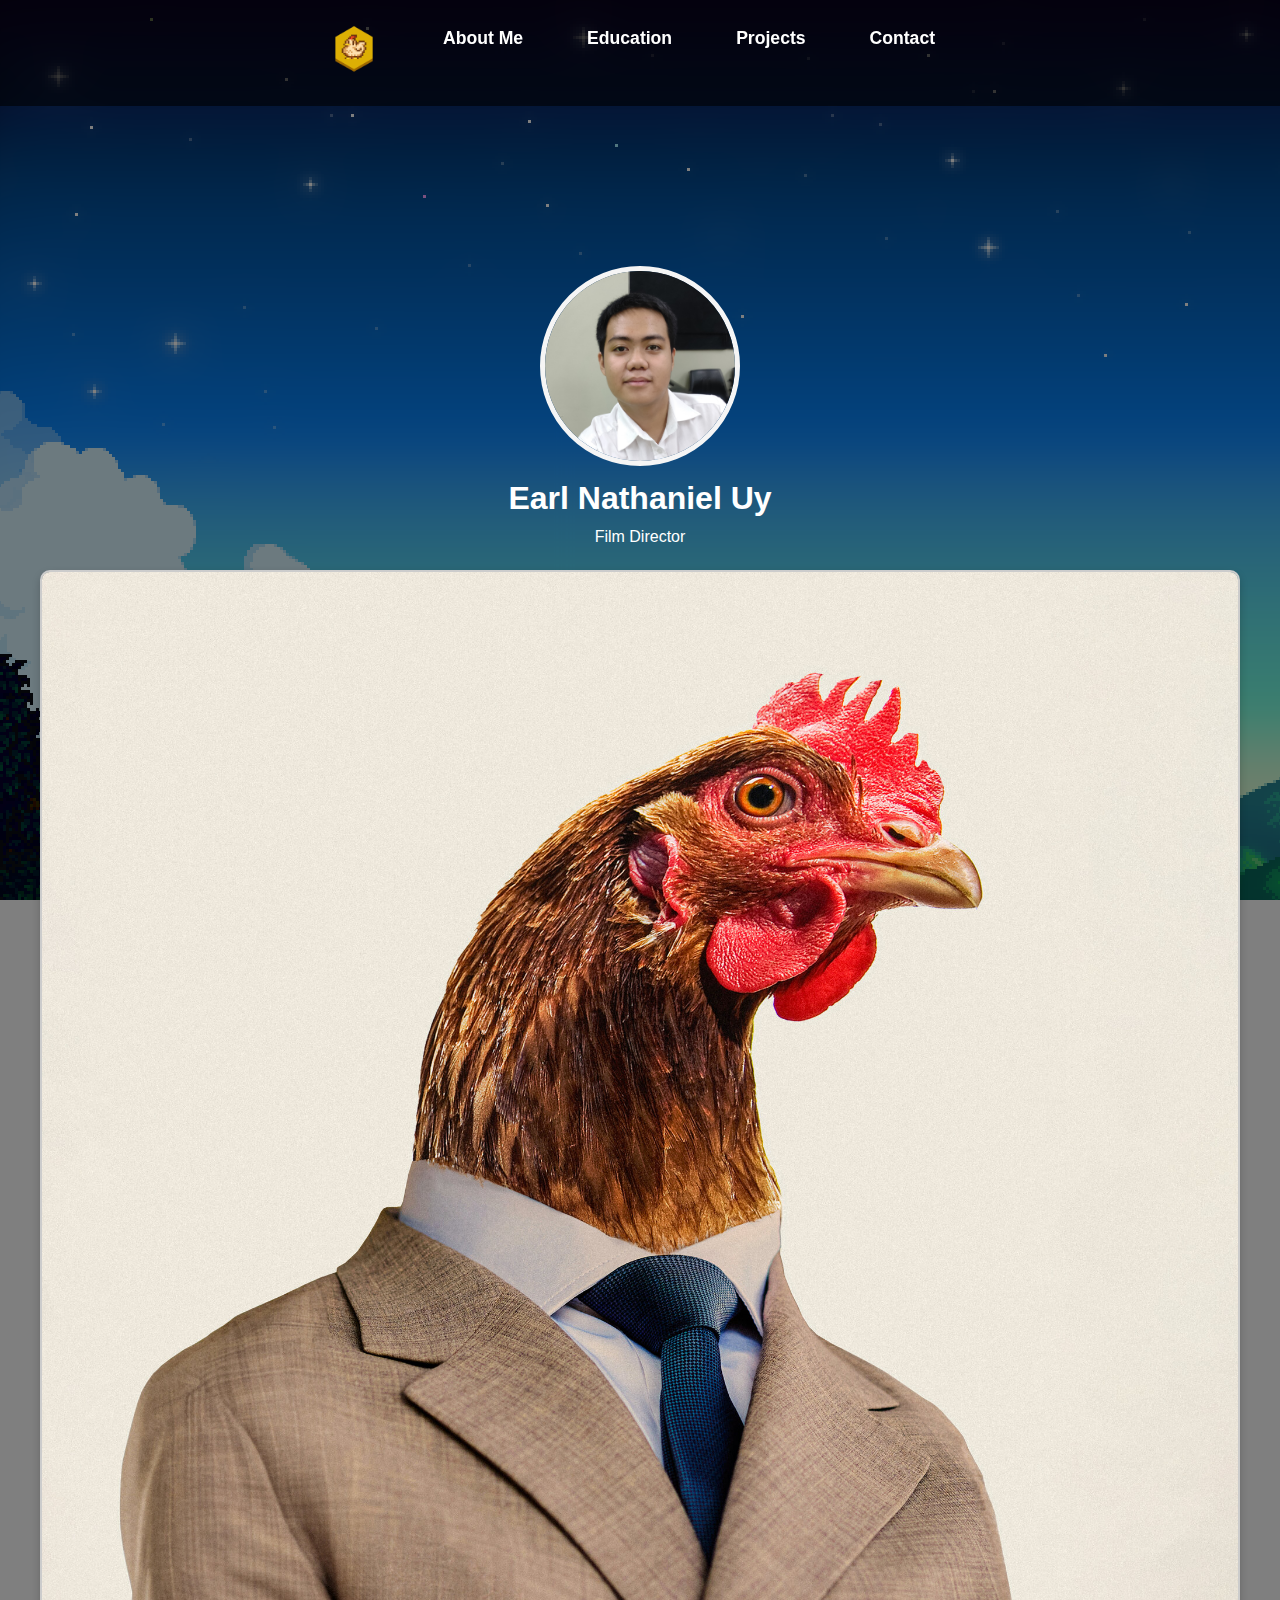
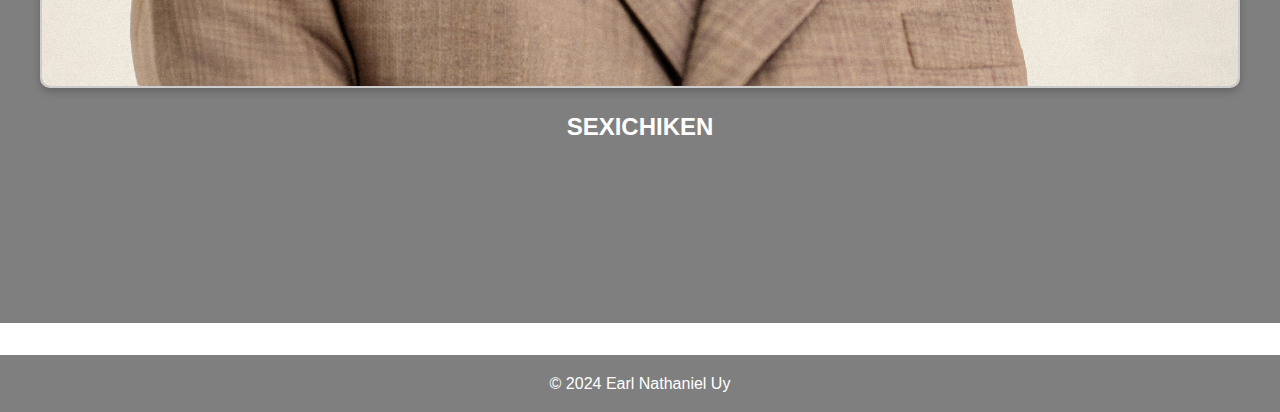
==== index.html @ 7906f0d0 "FINAL CODEEEEE" ====
<!DOCTYPE html>
<html lang="en">
<head>
    <meta charset="UTF-8">
    <meta name="viewport" content="width=device-width, initial-scale=1.0">
    <title>Earl Uy</title>

    <link rel="stylesheet" href="assets/css/style.css">
</head>
<body>

    <nav> 
        <ul>

            <li>
                <img src="assets/img/LOGO.png" alt="LOGO" class="navbar-logo">
            </li>
            <li><a href="pages/page1/Aboutme.html">About Me</a></li>
            <li><a href="pages/page2/Education.html">Education</a></li>
            <li><a href="pages/page3/Projects.html">Projects</a></li>
            <li><a href="pages/page4/contacts.html">Contact</a></li>
        </ul>
    </nav>
      <header>
        <img src="assets/img/PROFILE.jpg" alt="Profile picture of Earl Nathaniel Uy">
        <h1>Earl Nathaniel Uy</h1>
        <p>Film Director</p>

        <img src="/assets/img/chickensuit.jpg" alt="Large Image" class="large-image">
        <h2 class="image-text">SEXICHIKEN</h2>
      </header>

     

    <footer>
        <p>&copy; 2024 Earl Nathaniel Uy</p>
    </footer>

    <script src="assets/js/script.js"></script>
</body>
</html>
---- assets/css/style.css ----
* {
    margin: 0;
    padding: 0;
    box-sizing: border-box;
}

nav {
    position: sticky;
    top: 0;
    background: rgba(0,0,0,0.8);
    padding: 1rem;
    z-index: 1000;
}

nav ul {
    display: flex;
    justify-content: center;
    list-style-type: none;
}

nav ul li {
    margin: 0 1rem;
}

nav ul li img.navbar-logo{
    width: 50px;
    height: auto;
    margin-right: 1rem;
}

nav ul li a {
    color: white;
    text-decoration:none;
    font-weight: bold;
    font-size: 1.1rem;
    padding: 0.5rem 1rem;
    transition: background 0.3s;
}

nav ul li a:hover {
    background: rgba(255,255,255,0.2);
    border-radius: 5px;
}

html {
    scroll-behavior: smooth;
}

body {
    font-family:Verdana, Geneva, Tahoma, sans-serif;
    line-height: 1.6;
    background-image: url('../img/BACKGROUND.png');
    background-size: none;
    background-position: none;
    background-attachment: fixed;
    color: whitesmoke;
}

header {
    text-align: center;
    padding: 10rem 1rem;
    background: rgba(0,0,0,0.5);
    color: white;
}

header img {
    width: 200px;
    height: 200px;
    border-radius: 50%;
    border: 5px solid whitesmoke;
}

header img.large-image {
    width: 100%; /* Make the image take full width of its container */
    max-width: 1200px; /* Set a maximum width for the large image */
    height: auto; /* Maintain aspect ratio */
    margin: 20px auto; /* Center the image horizontally and add space above and below */
    display: block; /* Ensure the image is treated as a block element for proper centering */
    border: 2px solid #ccc; /* Optional border */
    border-radius: 10px; /* Optional rounded corners */
    box-shadow: 0 4px 8px rgba(0, 0, 0, 0.2); /* Optional shadow */
  }
  
section {
    padding: 2rem 1rem;
    max-width: 1000px;
    margin: 0 auto;
    background: rgba(0,0,0,0.7);
    border-radius: 10px;
    margin-bottom: 1rem;
}

h2 {
    margin-bottom: 1rem;
    color: #fff;
    text-align: center;
}

ul {
    list-style-type: none;
    padding: 0;
}

li {
    padding: 0.5rem 0;
}


.carousel {
    position: relative;
    max-width: 1000px;
    margin: 0 auto;
    overflow: hidden;
}

.carousel-inner {
    display: flex;
    transition: transform 0.5s ease-in-out;
}

.carousel-item {
    min-width: 100%;
    text-align: center;
}

.carousel-item img {
    width: 100%;
    max-width: 600px;
    border-radius: 8px;
}

button.prev,button.next {
    position: absolute;
    top: 50%;
    transform: translateY(-50);
    background-color: rgba(0,0,0,0.5);
    color: white;
    border: none;
    padding: 1rem;
    cursor: pointer
}

button.prev {
    left: 0;
}

button.next {
    right: 0;
}
footer {
    background-color: rgba(0,0,0,0.5);
    color: white;
    text-align: center;
    padding: 1rem;
    margin-top: 2rem;
}

.carousel-item {
    display: none;
}

.carousel-item.active {
    display: block;
}

.carousel-item img {
    width: 100%;
    height: auto;
}

.carousel-control-prev, .carousel-control-next {
    background-color: rgba(255,255,255,0.8);
    border-radius: 50%;
    width: 40px;
    height: 40px;
    display: flex;
    align-items: center;
    justify-content: center;
}

.carousel-control-prev-icon,.carousel-control-next-icon {
    background-color: black;
    border: 2px solid #000;
    border-radius: 50%;
}

.carousel-control-prev:hover,.carousel-control-next:hover {
    background-color: rgba(255,255,255, 1);
}

h3 {
color: burlywood; 
font-size: 1.5rem;
text-shadow: 1px 1px 2px rgba(255, 255, 255, 1); 
text-align: center;
margin: 1rem 0;
}
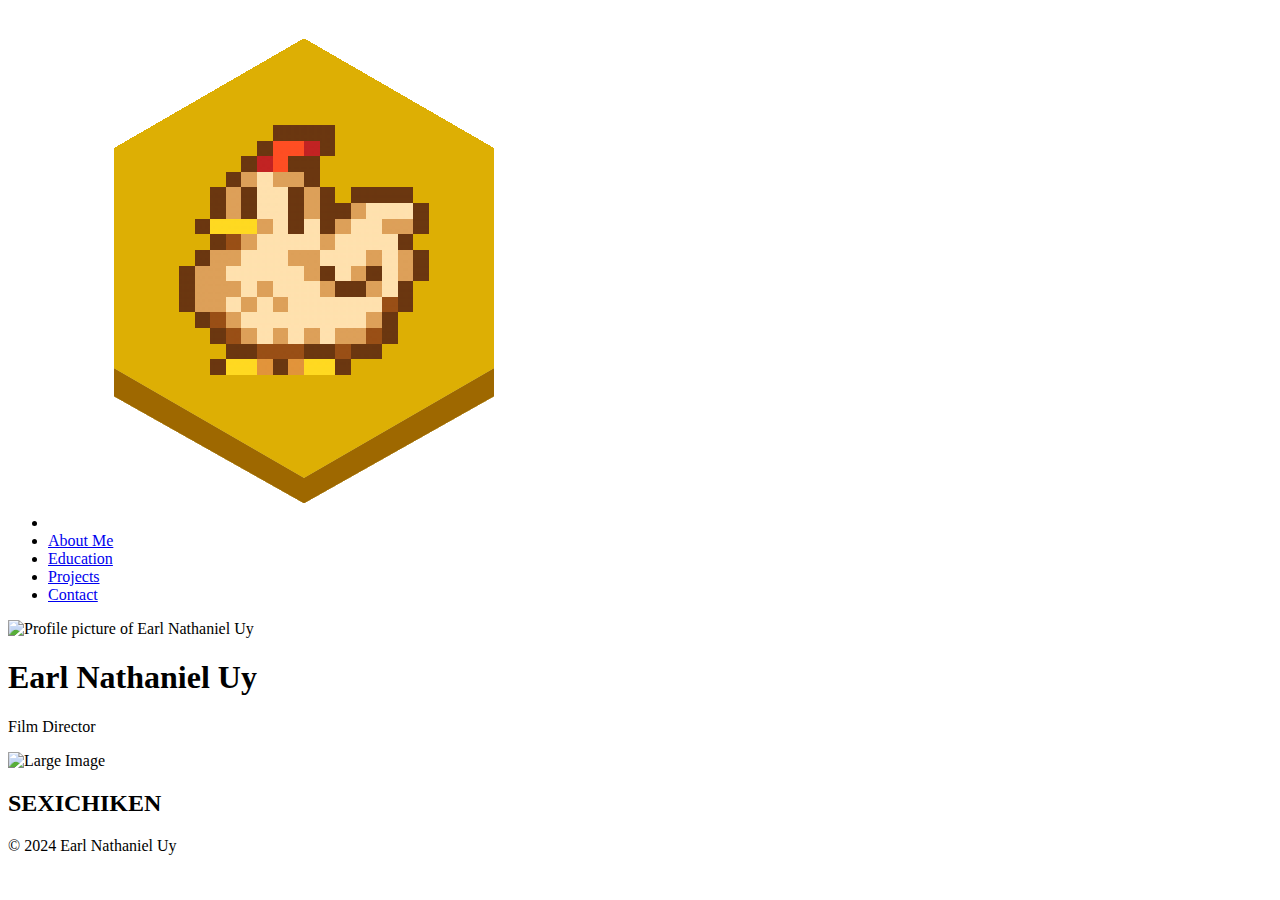
==== commit 2d5fc59e: "finalfinal?????" ====
--- a/index.html
+++ b/index.html
@@ -5,7 +5,7 @@
     <meta name="viewport" content="width=device-width, initial-scale=1.0">
     <title>Earl Uy</title>
 
-    <link rel="stylesheet" href="assets/css/style.css">
+    <link rel="stylesheet" href="/WD-MIDTERM-UY/assets/css/style.css">
 </head>
 <body>
 
@@ -15,18 +15,18 @@
             <li>
                 <img src="assets/img/LOGO.png" alt="LOGO" class="navbar-logo">
             </li>
-            <li><a href="pages/page1/Aboutme.html">About Me</a></li>
-            <li><a href="pages/page2/Education.html">Education</a></li>
-            <li><a href="pages/page3/Projects.html">Projects</a></li>
-            <li><a href="pages/page4/contacts.html">Contact</a></li>
+            <li><a href="/WD-MIDTERM-UY/pages/page1/Aboutme.html">About Me</a></li>
+            <li><a href="/WD-MIDTERM-UY/pages/page2/Education.html">Education</a></li>
+            <li><a href="/WD-MIDTERM-UY/pages/page3/Projects.html">Projects</a></li>
+            <li><a href="/WD-MIDTERM-UY/pages/page4/contacts.html">Contact</a></li>
         </ul>
     </nav>
       <header>
-        <img src="assets/img/PROFILE.jpg" alt="Profile picture of Earl Nathaniel Uy">
+        <img src="/WD-MIDTERM-UY/assets/img/PROFILE.jpg" alt="Profile picture of Earl Nathaniel Uy">
         <h1>Earl Nathaniel Uy</h1>
         <p>Film Director</p>
 
-        <img src="/assets/img/chickensuit.jpg" alt="Large Image" class="large-image">
+        <img src="/WD-MIDTERM-UY/assets/img/chickensuit.jpg" alt="Large Image" class="large-image">
         <h2 class="image-text">SEXICHIKEN</h2>
       </header>
 
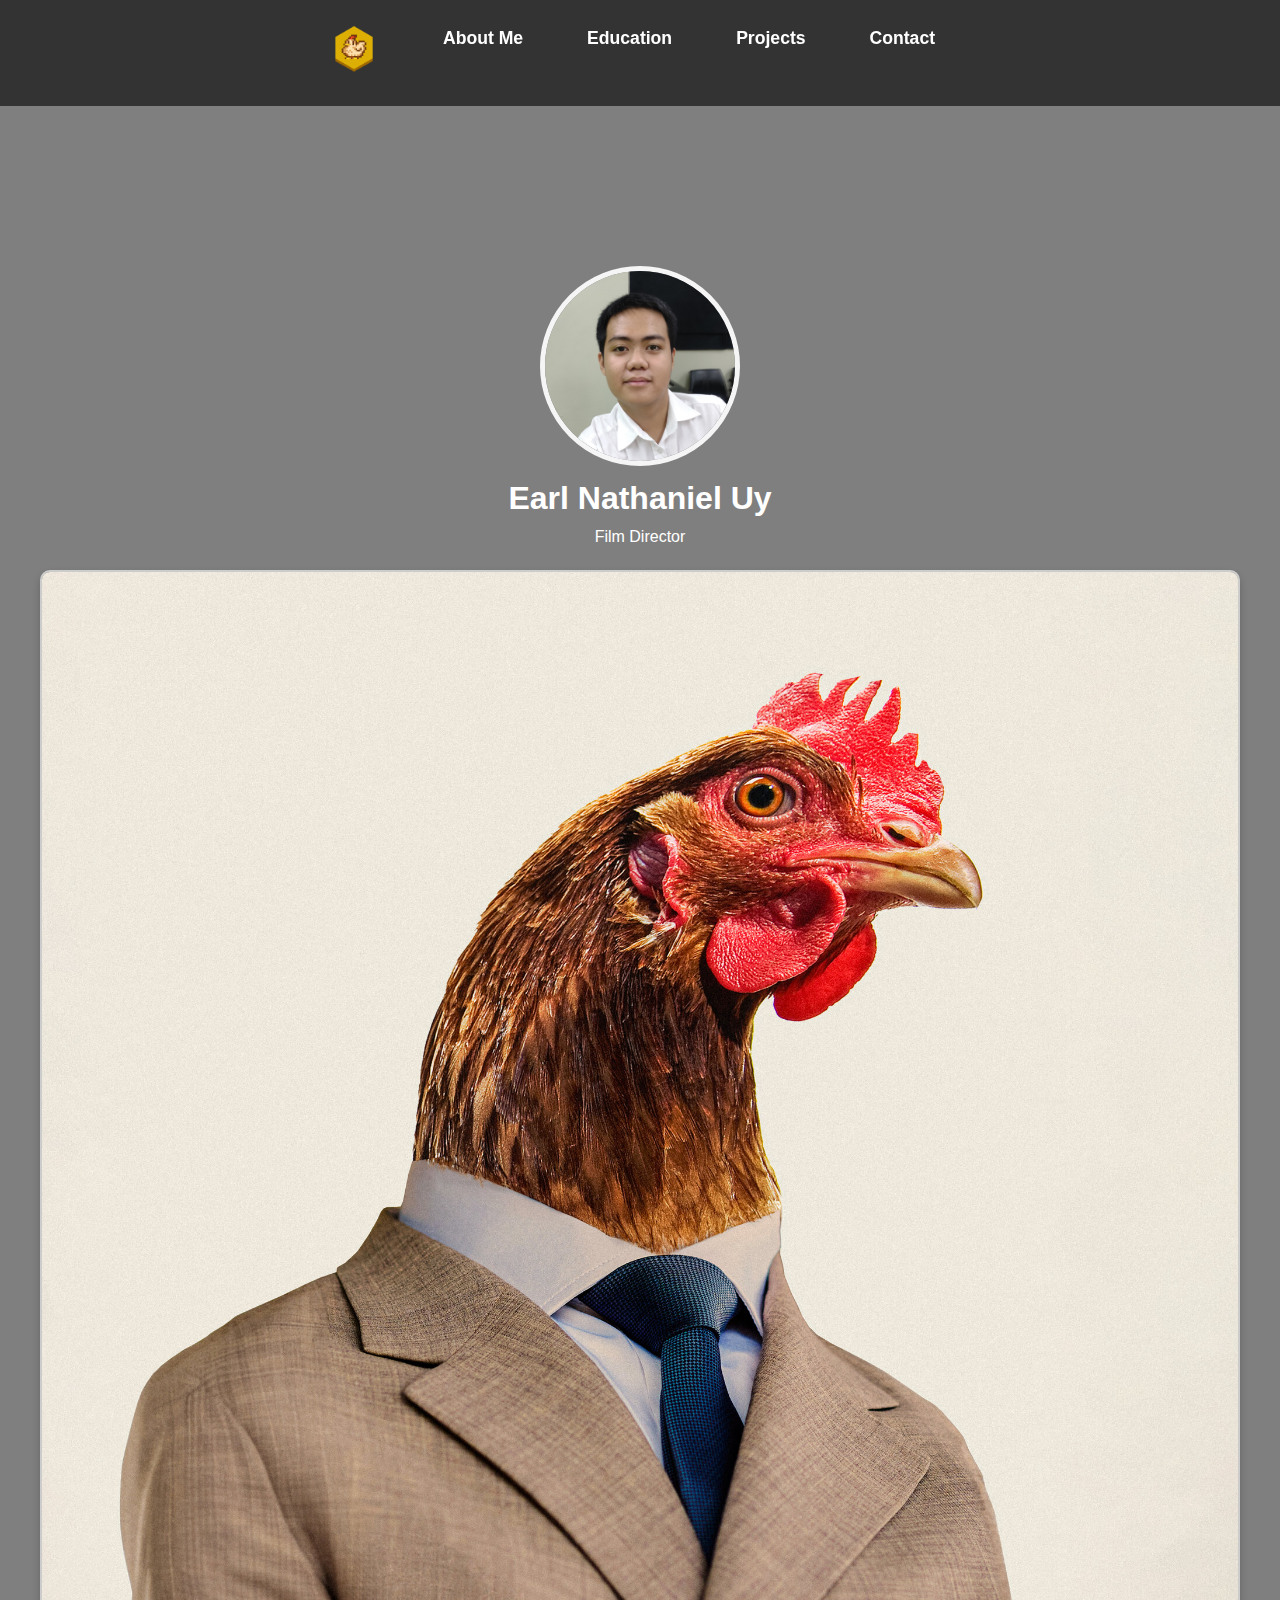
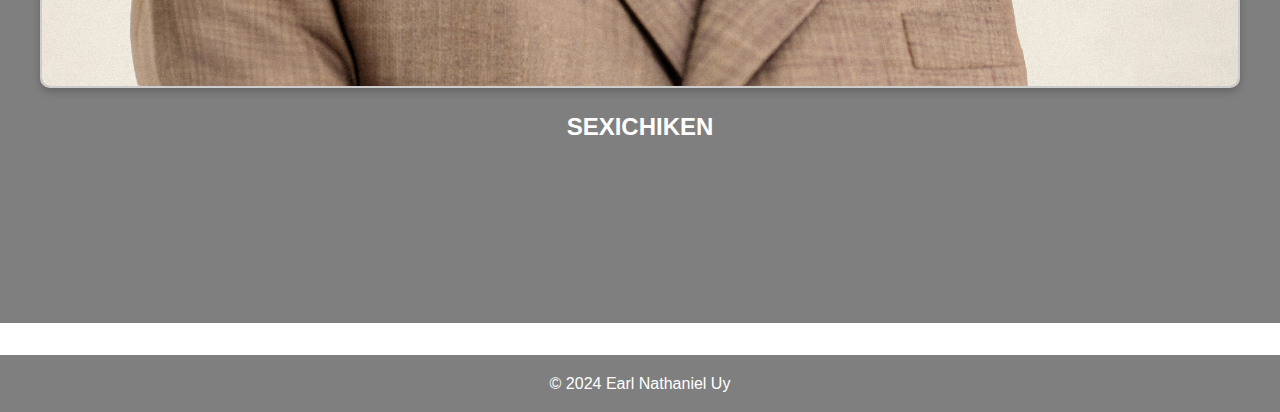
==== commit 4696466e: "final" ====
--- a/index.html
+++ b/index.html
@@ -5,7 +5,7 @@
     <meta name="viewport" content="width=device-width, initial-scale=1.0">
     <title>Earl Uy</title>
 
-    <link rel="stylesheet" href="/WD-MIDTERM-UY/assets/css/style.css">
+    <link rel="stylesheet" href="./assets/css/style.css">
 </head>
 <body>
 
@@ -15,18 +15,18 @@
             <li>
                 <img src="assets/img/LOGO.png" alt="LOGO" class="navbar-logo">
             </li>
-            <li><a href="/WD-MIDTERM-UY/pages/page1/Aboutme.html">About Me</a></li>
-            <li><a href="/WD-MIDTERM-UY/pages/page2/Education.html">Education</a></li>
-            <li><a href="/WD-MIDTERM-UY/pages/page3/Projects.html">Projects</a></li>
-            <li><a href="/WD-MIDTERM-UY/pages/page4/contacts.html">Contact</a></li>
+            <li><a href="./pages/aboutMe/Aboutme.html">About Me</a></li>
+            <li><a href="./pages/education/Education.html">Education</a></li>
+            <li><a href="./pages/projects/Projects.html">Projects</a></li>
+            <li><a href="./pages/contacts/contacts.html">Contact</a></li>
         </ul>
     </nav>
       <header>
-        <img src="/WD-MIDTERM-UY/assets/img/PROFILE.jpg" alt="Profile picture of Earl Nathaniel Uy">
+        <img src="./assets/img/PROFILE.jpg" alt="Profile picture of Earl Nathaniel Uy">
         <h1>Earl Nathaniel Uy</h1>
         <p>Film Director</p>
 
-        <img src="/WD-MIDTERM-UY/assets/img/chickensuit.jpg" alt="Large Image" class="large-image">
+        <img src="./assets/img/chickensuit.jpg" alt="Large Image" class="large-image">
         <h2 class="image-text">SEXICHIKEN</h2>
       </header>
 
--- a/assets/css/style.css
+++ b/assets/css/style.css
@@ -0,0 +1,208 @@
+* {
+    margin: 0;
+    padding: 0;
+    box-sizing: border-box;
+}
+
+nav {
+    position: sticky;
+    top: 0;
+    background: rgba(0,0,0,0.8);
+    padding: 1rem;
+    z-index: 1000;
+}
+
+nav ul {
+    display: flex;
+    justify-content: center;
+    list-style-type: none;
+}
+
+nav ul li {
+    margin: 0 1rem;
+}
+
+nav ul li img.navbar-logo{
+    width: 50px;
+    height: auto;
+    margin-right: 1rem;
+}
+
+nav ul li a {
+    color: white;
+    text-decoration:none;
+    font-weight: bold;
+    font-size: 1.1rem;
+    padding: 0.5rem 1rem;
+    transition: background 0.3s;
+}
+
+nav ul li a:hover {
+    background: rgba(255,255,255,0.2);
+    border-radius: 5px;
+}
+
+html {
+    scroll-behavior: smooth;
+}
+
+body {
+    font-family:Verdana, Geneva, Tahoma, sans-serif;
+    line-height: 1.6;
+    background-image: url('/WD-MIDTERM-UY/assets/img/BACKGROUND.png');
+    background-size: none;
+    background-position: none;
+    background-attachment: fixed;
+    color: whitesmoke;
+}
+
+header {
+    text-align: center;
+    padding: 10rem 1rem;
+    background: rgba(0,0,0,0.5);
+    color: white;
+}
+
+header img {
+    width: 200px;
+    height: 200px;
+    border-radius: 50%;
+    border: 5px solid whitesmoke;
+}
+
+header img.large-image {
+    width: 100%; /* Make the image take full width of its container */
+    max-width: 1200px; /* Set a maximum width for the large image */
+    height: auto; /* Maintain aspect ratio */
+    margin: 20px auto; /* Center the image horizontally and add space above and below */
+    display: block; /* Ensure the image is treated as a block element for proper centering */
+    border: 2px solid #ccc; /* Optional border */
+    border-radius: 10px; /* Optional rounded corners */
+    box-shadow: 0 4px 8px rgba(0, 0, 0, 0.2); /* Optional shadow */
+  }
+  
+section {
+    padding: 2rem 1rem;
+    max-width: 1000px;
+    margin: 0 auto;
+    background: rgba(0,0,0,0.7);
+    border-radius: 10px;
+    margin-bottom: 1rem;
+}
+
+h2 {
+    margin-bottom: 1rem;
+    color: #fff;
+    text-align: center;
+}
+
+ul {
+    list-style-type: none;
+    padding: 0;
+}
+
+li {
+    padding: 0.5rem 0;
+}
+
+
+.carousel {
+    position: relative;
+    max-width: 1000px;
+    margin: 0 auto;
+    overflow: hidden;
+}
+
+.carousel-inner {
+    display: flex;
+    transition: transform 0.5s ease-in-out;
+}
+
+.carousel-item {
+    min-width: 100%;
+    text-align: center;
+}
+
+.carousel-item img {
+    width: 100%;
+    max-width: 600px;
+    border-radius: 8px;
+}
+
+button.prev,button.next {
+    position: absolute;
+    top: 50%;
+    transform: translateY(-50);
+    background-color: rgba(0,0,0,0.5);
+    color: white;
+    border: none;
+    padding: 1rem;
+    cursor: pointer
+}
+
+button.prev {
+    left: 0;
+}
+
+button.next {
+    right: 0;
+}
+footer {
+    background-color: rgba(0,0,0,0.5);
+    color: white;
+    text-align: center;
+    padding: 1rem;
+    margin-top: 2rem;
+}
+
+.carousel-item {
+    display: none;
+}
+
+.carousel-item.active {
+    display: block;
+}
+
+.carousel-item img {
+    width: 100%;
+    height: auto;
+}
+
+.carousel-control-prev, .carousel-control-next {
+    background-color: rgba(255,255,255,0.8);
+    border-radius: 50%;
+    width: 40px;
+    height: 40px;
+    display: flex;
+    align-items: center;
+    justify-content: center;
+}
+
+.carousel-control-prev-icon,.carousel-control-next-icon {
+    background-color: black;
+    border: 2px solid #000;
+    border-radius: 50%;
+}
+
+.carousel-control-prev:hover,.carousel-control-next:hover {
+    background-color: rgba(255,255,255, 1);
+}
+
+h3 {
+color: burlywood;
+font-size: 1.5rem;
+text-shadow: 1px 1px 2px rgba(255, 255, 255, 1);
+text-align: center;
+margin: 1rem 0;
+}
+
+.project img {
+    width: 100%; /* Make the image responsive */
+    max-width: 600px; /* Set a maximum width to prevent overlapping */
+    height: auto; /* Maintain the aspect ratio */
+    border: 2px solid #ccc; /* Add a border */
+    border-radius: 10px; /* Rounded corners */
+    box-shadow: 0 4px 8px rgba(0, 0, 0, 0.2); /* Add a shadow for a better look */
+    margin: 20px auto; /* Add margin to separate the image from the text */
+    display: block; /* Ensure the image is centered */
+  }
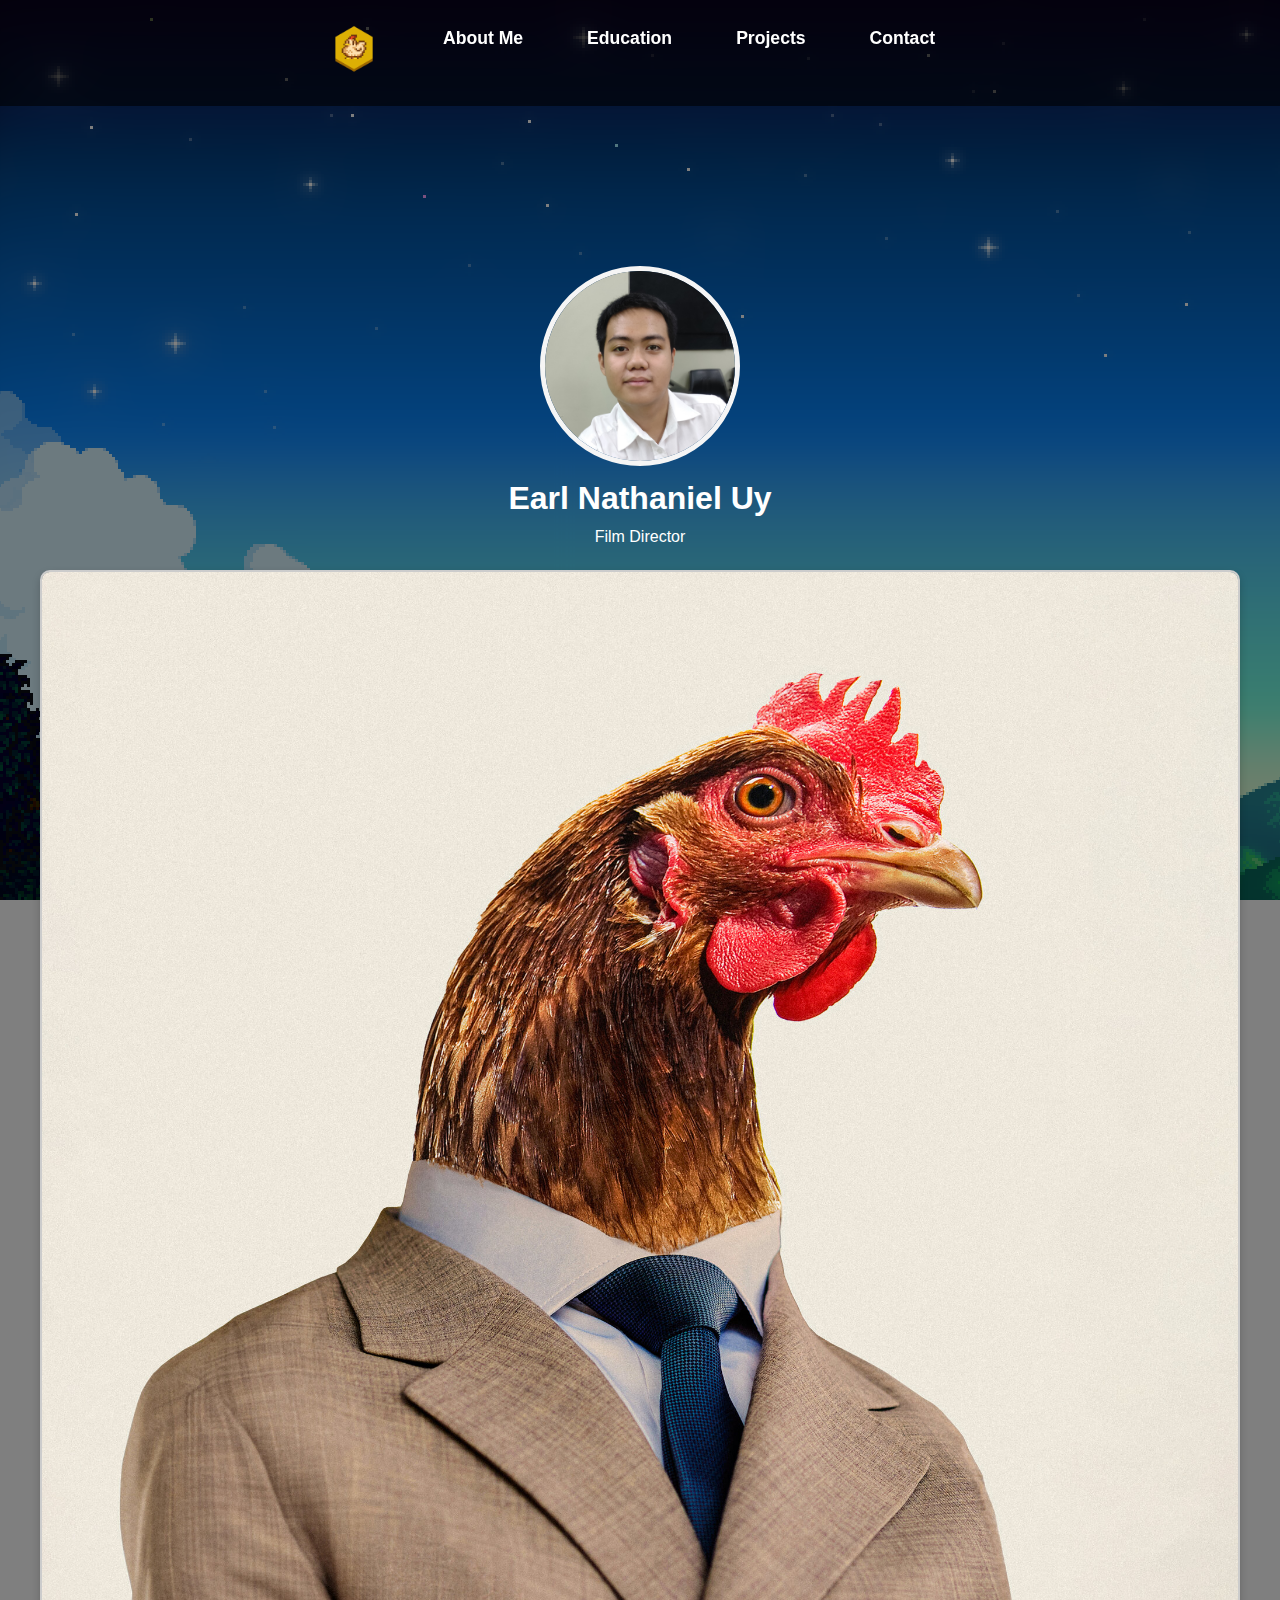
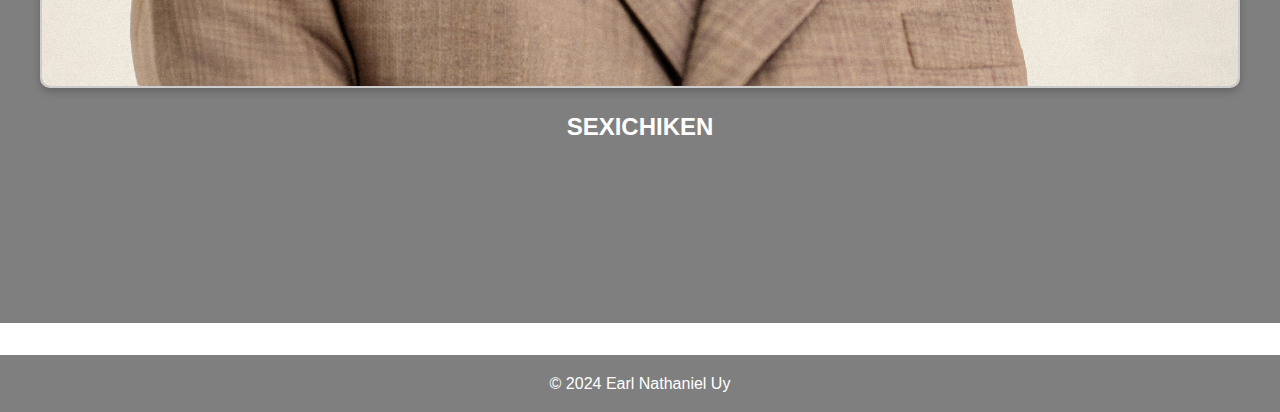
==== commit a0ef00cc: "LAST" ====
--- a/index.html
+++ b/index.html
@@ -15,10 +15,10 @@
             <li>
                 <img src="assets/img/LOGO.png" alt="LOGO" class="navbar-logo">
             </li>
-            <li><a href="./pages/aboutMe/Aboutme.html">About Me</a></li>
-            <li><a href="./pages/education/Education.html">Education</a></li>
-            <li><a href="./pages/projects/Projects.html">Projects</a></li>
-            <li><a href="./pages/contacts/contacts.html">Contact</a></li>
+            <li><a href="/pages/aboutMe/index.html">About Me</a></li>
+            <li><a href="/pages/education/index.html">Education</a></li>
+            <li><a href="/pages/projects/index.html">Projects</a></li>
+            <li><a href="/pages/contacts/index.html">Contact</a></li>
         </ul>
     </nav>
       <header>
--- a/assets/css/style.css
+++ b/assets/css/style.css
@@ -49,7 +49,7 @@
 body {
     font-family:Verdana, Geneva, Tahoma, sans-serif;
     line-height: 1.6;
-    background-image: url('/WD-MIDTERM-UY/assets/img/BACKGROUND.png');
+    background-image: url('/assets/img/BACKGROUND.png');
     background-size: none;
     background-position: none;
     background-attachment: fixed;
